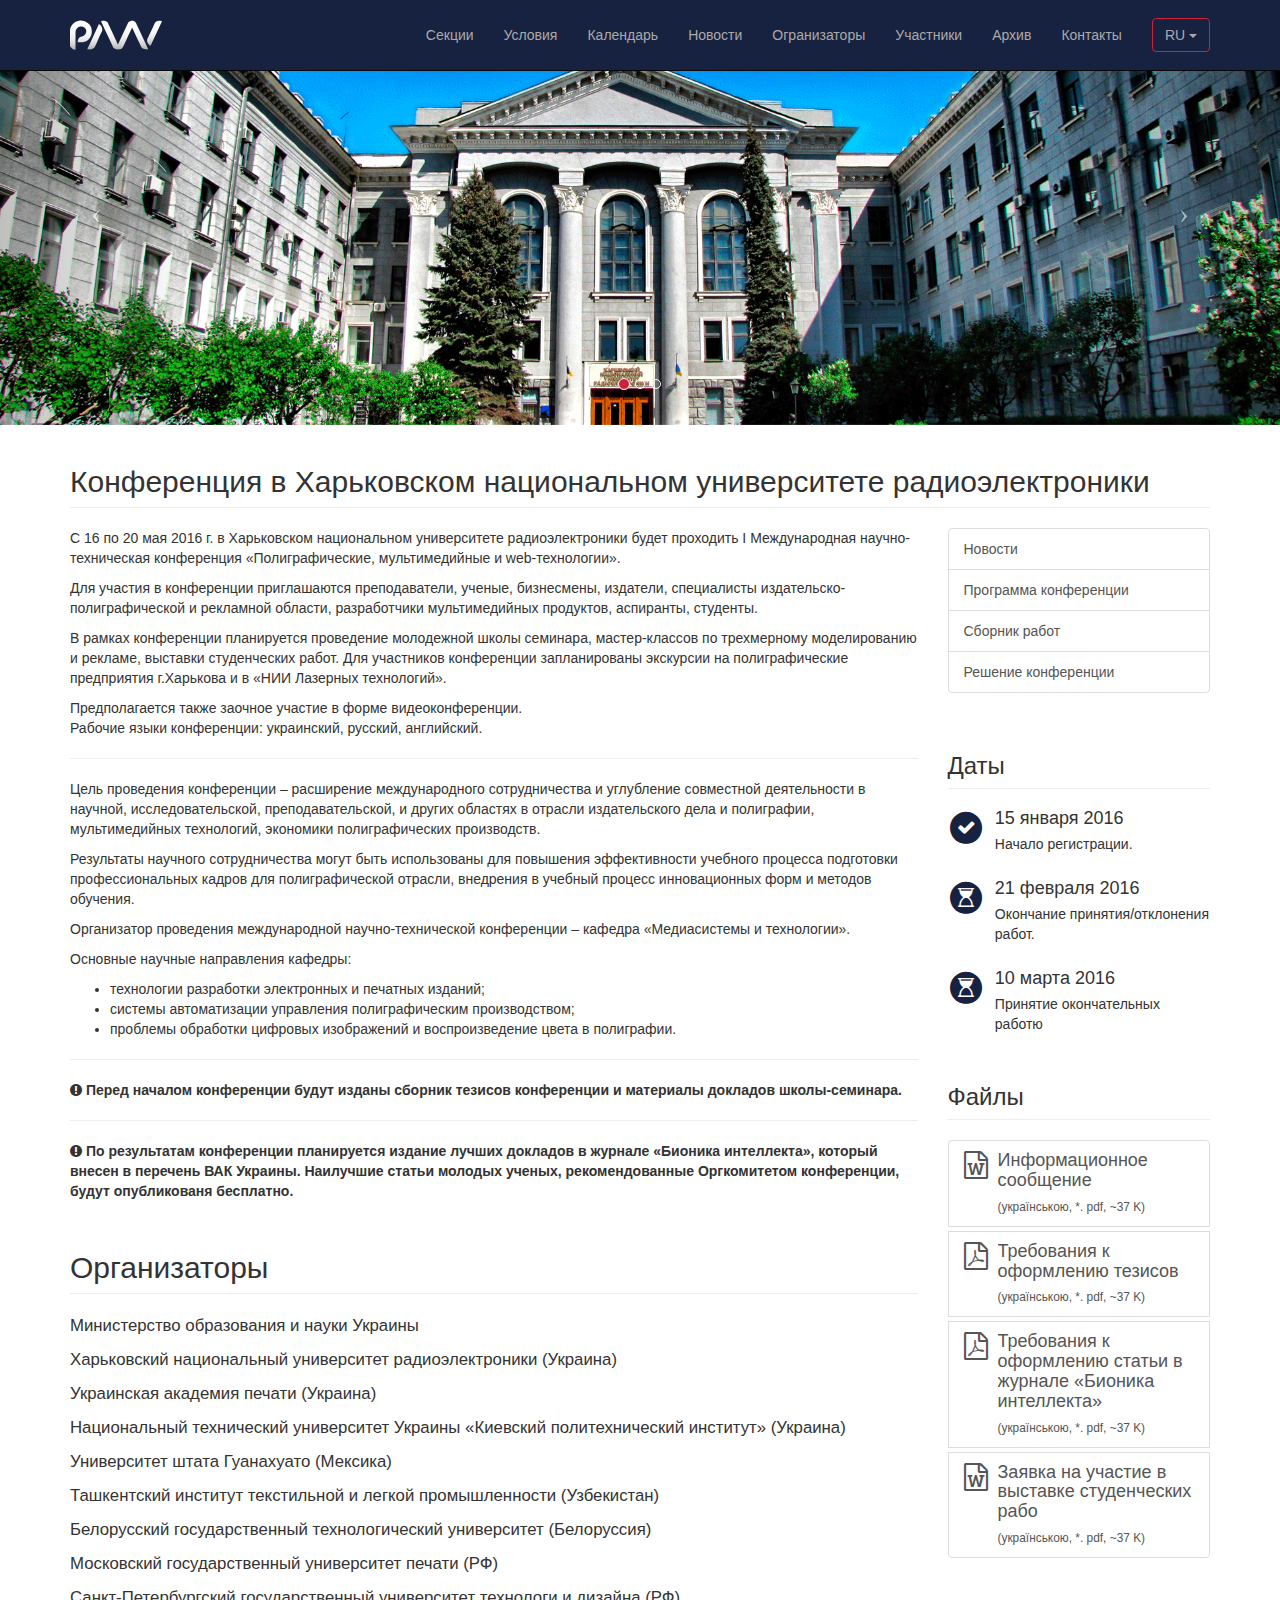
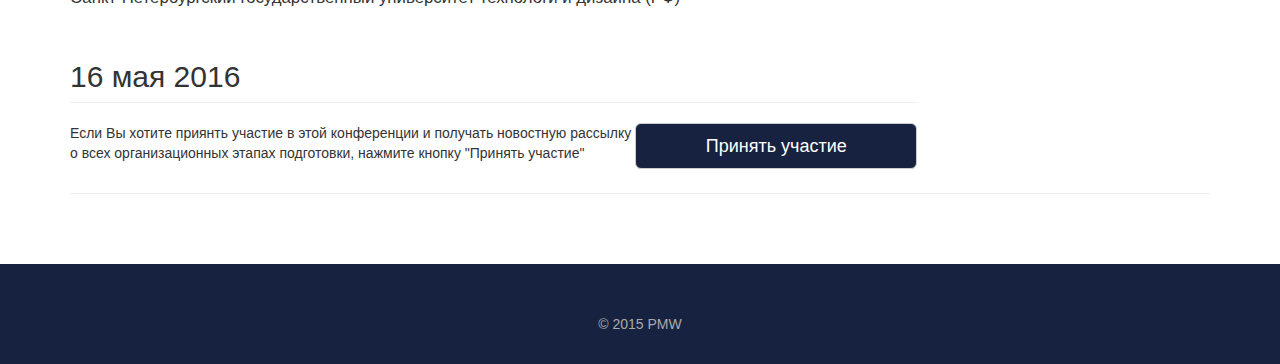
==== index.html @ bde9b56a "Initial commit" ====
<!DOCTYPE html>
<html lang="en">

<head>

    <meta charset="utf-8">
    <meta http-equiv="X-UA-Compatible" content="IE=edge">
    <meta name="viewport" content="width=device-width, initial-scale=1">
    <meta name="description" content="">
    <meta name="author" content="">

    <title>Конференция в Харьковском национальном университете радиоэлектроники</title>

    <!-- Bootstrap Core CSS -->
    <link href="css/bootstrap.min.css" rel="stylesheet">

    <!-- Custom CSS -->
    <link href="css/modern-business.css" rel="stylesheet">

    <!-- Custom Fonts -->
    <link href="font-awesome-4.4.0/css/font-awesome.min.css" rel="stylesheet" type="text/css">


    <!-- Bootstrap remake CSS 
    <link href="css/bootstrap-theme.min" rel="stylesheet">-->

    <!-- Bootstrap remake2 CSS -
    <link href="css/bootstrap-theme" rel="stylesheet">->

    <!-- Favicon -->
    <link rel="shortcut icon" href="img/favicon.png">

    <!-- HTML5 Shim and Respond.js IE8 support of HTML5 elements and media queries -->
    <!-- WARNING: Respond.js doesn't work if you view the page via file:// -->
    <!--[if lt IE 9]>
        <script src="https://oss.maxcdn.com/libs/html5shiv/3.7.0/html5shiv.js"></script>
        <script src="https://oss.maxcdn.com/libs/respond.js/1.4.2/respond.min.js"></script>
    <![endif]-->

</head>

<body>

    <!-- Navigation -->
    <nav class="navbar navbar-inverse navbar-fixed-top" role="navigation">
        <div class="container">
            <!-- Brand and toggle get grouped for better mobile display -->
            <div class="navbar-header">
                <button type="button" class="navbar-toggle" data-toggle="collapse" data-target="#bs-example-navbar-collapse-1">
                    <span class="sr-only">Toggle navigation</span>
                    <span class="icon-bar"></span>
                    <span class="icon-bar"></span>
                    <span class="icon-bar"></span>
                </button>
                <a class="navbar-brand" href="index.html"><img class="logo" src="img/logo.svg"  alt="logo"></img></a>
            </div>
            <!-- Collect the nav links, forms, and other content for toggling -->
            <div class="collapse navbar-collapse" id="bs-example-navbar-collapse-1">
                <ul class="nav navbar-nav navbar-right">
                    <li>
                        <a href="sections.html">Секции</a>
                    </li>
                    <li>
                        <a href="rules.html">Условия</a>
                    </li>
                    <li>
                        <a href="calendar.html">Календарь</a>
                    </li>
                    <li>
                        <a href="news.html">Новости</a>
                    </li>
                    <!--<li>
                        <a href="commission.html">Комитет</a>
                    </li>-->
                    <li>
                        <a href="commission_2.html">Огранизаторы</a>
                    </li>
                    <li>
                        <a href="participants.html">Участники</a>
                    </li>
                    <li>
                        <a href="archive.html">Архив</a>
                    </li>
                    <li>
                        <a href="contact.html">Контакты</a>
                    </li>
                    <li class="li-language">
                        <div class="btn-group group-language">
                            <button type="button" class="btn btn-default dropdown-toggle" data-toggle="dropdown" aria-haspopup="true" aria-expanded="false">
                            RU <span class="caret"></span>
                            </button>
                            <ul class="dropdown-menu">
                                <li><a href="#">RU</a></li>
                                <li><a href="#">UA</a></li>
                                <li><a href="#">EN</a></li>
                            </ul>
                        </div>
                    </li>
                </ul>
            </div>
            <!-- /.navbar-collapse -->
        </div>
        <!-- /.container -->
    </nav>

    <!-- Header Carousel -->
    <header id="myCarousel" class="carousel slide">
        <!-- Indicators -->
        <ol class="carousel-indicators">
            <li data-target="#myCarousel" data-slide-to="0" class="active"></li>
            <li data-target="#myCarousel" data-slide-to="1"></li>
            <li data-target="#myCarousel" data-slide-to="2"></li>
        </ol>

        <!-- Wrapper for slides -->
        <div class="carousel-inner">
            <div class="item active">
                <div class="fill" style="background-image:url('img/slide-1-new2.png');"></div>
                <div class="carousel-caption">
                    <h2></h2>
                </div>
            </div>
            <div class="item">
                <div class="fill" style="background-image:url('img/slide-2-new2.png');"></div>
                <div class="carousel-caption">
                    <h2></h2>
                </div>
            </div>
            <div class="item">
                <div class="fill" style="background-image:url('img/slide-3-new2.png');"></div>
                <div class="carousel-caption">
                    <h2></h2>
                </div>
            </div>
        </div>

        <!-- Controls -->
        <a class="left carousel-control" href="#myCarousel" data-slide="prev">
            <span class="icon-prev"></span>
        </a>
        <a class="right carousel-control" href="#myCarousel" data-slide="next">
            <span class="icon-next"></span>
        </a>
    </header>

    <!-- Page Content -->
    <div class="container">

        <!-- Marketing Icons Section -->
        <div class="row">
            <div class="col-sm-12">
                <h2 class="page-header">
                    Конференция в Харьковском национальном университете радиоэлектроники
                </h2>
            </div>
            




        <!-- Content Row -->
            <!-- Content Column -->
            <div class="col-sm-9 del-pad-x">
                <div class="col-sm-12">
                    <p>С 16 по 20 мая 2016  г. в Харьковском национальном университете радиоэлектроники будет проходить І Международная научно-техническая конференция «Полиграфические,  мультимедийные и web-технологии».</p>
                    <p>Для участия в конференции приглашаются преподаватели, ученые, бизнесмены, издатели, специалисты издательско-полиграфической и рекламной области, разработчики мультимедийных продуктов, аспиранты, студенты.<p>
                    <p>В рамках  конференции планируется проведение молодежной школы семинара, мастер-классов по трехмерному моделированию и рекламе, выставки студенческих работ. 
                    Для участников конференции запланированы экскурсии на полиграфические предприятия г.Харькова и в «НИИ Лазерных технологий».</p>     
                    <p>Предполагается также заочное участие в форме видеоконференции.<br>
                    Рабочие языки конференции: украинский, русский, английский.</p>
                    <hr>
                    <p>Цель проведения конференции – расширение международного сотрудничества и углубление совместной деятельности в научной, исследовательской, преподавательской, и других областях в отрасли издательского дела и полиграфии, мультимедийных технологий, экономики полиграфических производств. </p>
                    <p>Результаты научного сотрудничества могут быть использованы для повышения эффективности учебного процесса подготовки профессиональных кадров для полиграфической отрасли, внедрения в учебный процесс инновационных форм и методов обучения. </p>
                    <p>Организатор проведения международной научно-технической конференции – кафедра «Медиасистемы и технологии». </P>
                    <p>Основные научные направления кафедры:
                        <ul> 
                            <li>технологии разработки электронных и печатных изданий;
                            <li>системы автоматизации управления полиграфическим производством;
                            <li>проблемы обработки цифровых изображений и воспроизведение цвета в полиграфии.</li>
                        </ul>
                    </p>
                    <hr>
                    <p> <i class="fa fa-exclamation-circle"></i>
                    <strong> Перед началом конференции будут изданы сборник тезисов конференции  и материалы докладов школы-семинара. </strong></p>
                    <hr>   
                    <p> <i class="fa fa-exclamation-circle"></i>
                    <strong>По результатам конференции планируется издание лучших докладов в журнале «Бионика интеллекта», который внесен в перечень ВАК Украины.  Наилучшие статьи молодых ученых, рекомендованные Оргкомитетом конференции, будут опубликованя бесплатно.   </strong></p>
                </div>

                <div class="col-sm-12">
                    <h2 class="page-header">Организаторы</h2>
                    <big class="plus-pad-y">
                        <p>
                        Министерство образования и науки Украины
                        <p>
                        Харьковский национальный университет радиоэлектроники (Украина)
                        <p>
                        Украинская академия печати (Украина)
                        <p>
                        Национальный технический университет Украины «Киевский политехнический институт» (Украина)
                        <p>
                        Университет штата Гуанахуато (Мексика)
                        <p>
                        Ташкентский институт текстильной и легкой промышленности  (Узбекистан)
                        <p>
                        Белорусский государственный технологический университет (Белоруссия)
                        <p>
                        Московский государственный университет печати (РФ)
                        <p>
                        Санкт-Петербургский  государственный университет технологи и дизайна (РФ)
                        </p>
                    </big>
                </div>



                        <!-- Features Section -->
                <div class="col-sm-12">
                    <h2 class="page-header">16 мая 2016</h2>
                </div>


                <div class="col-sm-12">
                        <div class="col-md-8 del-pad-x">
                            <p>Если Вы хотите приянть участие в этой конференции и получать новостную рассылку о всех организационных этапах подготовки, нажмите кнопку "Принять участие"</p>
                        </div>
                        <div class="col-md-4 del-pad-x">
                            <button type="button" class="btn btn-lg btn-default btn-block blue-button" data-toggle="modal" data-target="#myModal">Принять участие</button>


                            <!-- Modal -->
                            <div id="myModal" class="modal fade" role="dialog">
                              <div class="modal-dialog modal-lg">

                                <!-- Modal content-->
                                <div class="modal-content">
                                  <div class="modal-header">
                                    <button type="button" class="close" data-dismiss="modal">&times;</button>
                                    <h4 class="modal-title">Заявка на участие в конференции / выставке</h4>
                                  </div>
                                  <div class="modal-body">
                                    


                                    <form class="form-horizontal">
                                        <div class="form-group">
                                            <label class="col-sm-3 control-label">*Фамилия</label>
                                            <div class="col-sm-8">
                                                <input class="form-control" id="inputName" placeholder="Иванов">
                                            </div>
                                        </div>
                                        <div class="form-group">
                                            <label class="col-sm-3 control-label">*Имя</label>
                                            <div class="col-sm-8">
                                                <input class="form-control" id="inputSurename" placeholder="Иван">
                                            </div>
                                        </div>
                                        <div class="form-group">
                                            <label class="col-sm-3 control-label">*Отчество</label>
                                            <div class="col-sm-8">
                                                <input class="form-control" id="inputFathername" placeholder="Иванович">
                                            </div>
                                        </div>
                                        <hr>
                                        <div class="form-group">
                                            <label class="col-sm-3 control-label">*Место работы / учебы
                                                <br> <h6><small>СТУДЕНТАМ указать полное название ВУЗа и группы <br>ПРЕПОДАВАТЕЛЯМ указать полное название ВУЗа и кафедры</small></h6></label>
                                            <div class="col-sm-8">
                                                <textarea class="form-control" id="inputWorkplace" placeholder="Харьковский национальный университет радиоэлетроники, Кафедра Мультимедийных систем и технологий" rows="4" cols="100" style="resize:vertical"></textarea>
                                            </div>
                                        </div>
                                        <div class="form-group">
                                            <label for="inputPosition" class="col-sm-3 control-label">*Должность</label>
                                            <div class="col-sm-8">
                                                <div class="dropdown">
                                                  <button class="btn btn-default dropdown-toggle" type="button" id="dropdownMenu1" data-toggle="dropdown" aria-haspopup="true" aria-expanded="true">
                                                    Студент
                                                    <span class="caret"></span>
                                                  </button>
                                                  <ul class="dropdown-menu " aria-labelledby="dropdownMenu1">
                                                    <li><a href="#">Преподаватель</a></li>
                                                    <li><a href="#">Сотрудник компании</a></li>
                                                    <li><a href="#">Другое</a></li>
                                                  </ul>
                                                </div>
                                            </div>
                                        </div>
                                        <div class="form-group">
                                            <label class="col-sm-3 control-label">Ученая степень
                                                <br> <h6><small>для научных сотрудников</small></h6></label>
                                            <div class="col-sm-8">
                                                <textarea class="form-control" id="inputWorkplace" placeholder="Доктор Наук" rows="2" cols="100" style="resize:vertical"></textarea>
                                            </div>
                                        </div>
                                        <div class="form-group">
                                            <label class="col-sm-3 control-label">Ученое звание
                                                <br> <h6><small>для научных сотрудников</small></h6></label>
                                            <div class="col-sm-8">
                                                <textarea class="form-control" id="inputWorkplace" placeholder="Доктор Наук" rows="2" cols="100" style="resize:vertical"></textarea>
                                            </div>
                                        </div>
                                        <hr>
                                        <div class="form-group">
                                            <label class="col-sm-3 control-label">*Участие в мероприятии</label>
                                            <div class="col-sm-8">
                                                <div class="radio">
                                              <label>
                                                <input type="radio" name="optionsRadios" id="optionsRadios1" value="option1" checked>
                                                Очное
                                              </label>
                                            </div>
                                            <div class="radio">
                                              <label>
                                                <input type="radio" name="optionsRadios" id="optionsRadios2" value="option2">
                                                Заочное
                                              </label>
                                            </div>
                                            </div>
                                        </div>
                                        <div class="form-group">
                                            <label class="col-sm-3 control-label">*Участие в</label>
                                            <div class="col-sm-8">
                                                <div class="checkbox">
                                                    <label>
                                                    <input type="checkbox" value="">
                                                    Конференция
                                                    </label>
                                                </div>
                                                <div class="checkbox">
                                                    <label>
                                                    <input type="checkbox" value="">
                                                    Школа-семинар
                                                    </label>
                                                </div>
                                                <div class="checkbox">
                                                    <label>
                                                    <input type="checkbox" value="">
                                                    Выставка студенческих работ
                                                    </label>
                                                </div>
                                            </div>
                                        </div>
                                        <hr>
                                        <div class="form-group">
                                            <label class="col-sm-3 control-label">*Email</label>
                                            <div class="col-sm-8">
                                                <input type="email" class="form-control" id="inputEmail" placeholder="ivanov_ivan@ukr.net">
                                            </div>
                                        </div>
                                        <div class="form-group">
                                            <label class="col-sm-3 control-label">Телефон</label>
                                            <div class="col-sm-8">
                                                <input type="tel" class="form-control" id="inputTel" placeholder="+38(057) 11-22-333">
                                            </div>
                                        </div>
                                        <div class="form-group">
                                            <label class="col-sm-3 control-label">Адрес</label>
                                            <div class="col-sm-8">
                                                <input type="text" class="form-control" id="inputPhone" placeholder="Украина, Харьков, пр.Ленина 23, дом 10, индекс: 61000">
                                            </div>
                                        </div>
                                        <div class="form-group">
                                            <label for="inputEmail3" class="col-sm-3 control-label">Пароль</label>
                                            <div class="col-sm-8">
                                                <input type="password" class="form-control" id="inputPassword" placeholder="Password">
                                            </div>
                                        </div>
                                      <div class="form-group">
                                        <div class="col-sm-offset-3 col-sm-9">
                                          <div class="checkbox">
                                            <label>
                                              <input type="checkbox"> Remember me
                                            </label>
                                          </div>
                                        </div>
                                      </div>
                                      <div class="form-group">
                                        <div class="col-sm-offset-3 col-sm-9">
                                          <button type="submit" class="btn btn-default red-hover">Sign in</button>
                                        </div>
                                      </div>
                                      <hr>
                                      <h4>*  -  Поля обязательные для заполнения.</h4>
                                    </form>
                                  </div>
                                  <div class="modal-footer">
                                    <button type="button" class="btn btn-default blue-button" data-dismiss="modal">Отправить</button>
                                    <button type="button" class="btn btn-default red-hover" data-dismiss="modal">Отмена</button>
                                  </div>
                                </div>
                              </div>
                            </div>

                        </div>
                </div>


            </div>

            
            <hr>


            <div class="col-sm-3 del-pad-x">

                <!-- Sidebar Column -->
                <div class="col-sm-12">
                    <div class="list-group">
                        <a href="news.html" class="list-group-item">Новости</a>
                        <a href="#" class="list-group-item">Программа конференции</a>
                        <a href="#" class="list-group-item">Сборник работ</a>
                        <a href="#" class="list-group-item">Решение конференции</a>
                    </div>
                </div>

                <!-- Date Column -->
                <div class="col-sm-12">
                        <h3 class="page-header">Даты</h3>
                </div>
                <div class="col-sm-12">
                    <div class="media">
                        <div class="pull-left">
                            <span class="fa-stack fa-lg">
                                <i class="fa fa-circle fa-stack-2x text-primary"></i>
                                <i class="fa fa-check fa-stack-1x fa-inverse"></i>
                            </span> 
                        </div>
                        <div class="media-body">
                            <h4 class="media-heading">15 января 2016</h4>
                            <p>Начало регистрации.</p>
                        </div>
                    </div>
                    <div class="media">
                        <div class="pull-left">
                            <span class="fa-stack fa-lg">
                                <i class="fa fa-circle fa-stack-2x text-primary"></i>
                                <i class="fa fa-hourglass-start fa-stack-1x fa-inverse"></i>
                            </span> 
                        </div>
                        <div class="media-body">
                            <h4 class="media-heading">21 февраля 2016</h4>
                            <p>Окончание принятия/отклонения работ. </p>
                        </div>
                    </div>
                    <div class="media">
                        <div class="pull-left">
                            <span class="fa-stack fa-lg">
                                <i class="fa fa-circle fa-stack-2x text-primary"></i>
                                <i class="fa fa-hourglass-start fa-stack-1x fa-inverse"></i>
                            </span> 
                        </div>
                        <div class="media-body">
                            <h4 class="media-heading">10 марта 2016</h4>
                            <p>Принятие окончательных работю</p>
                        </div>
                    </div>
                </div>


                <!-- Download Column -->
                <div class="col-sm-12">
                    <h3 class="page-header">Файлы</h3>
                </div>
                <div class="col-sm-12">
                    <div class="list-group">
                        <a href="download/doc-1.doc" target="_blank" class="list-group-item media">
                            <div class="pull-left">
                                <i class="fa fa-file-word-o fa-2x"></i>
                            </div>
                            <div class="media-body">
                                <h4 class="media-heading">Информационное сообщение</h4>
                                <small>(українською, *. pdf, ~37 K)</small>
                            </div>
                        </a>
                        <a href="download/doc-2.pdf" target="_blank" class="list-group-item media mg-tp">
                            <div class="pull-left">
                                <i class="fa fa-file-pdf-o fa-2x"></i>
                            </div>
                            <div class="media-body">
                                <h4 class="media-heading">Требования к оформлению тезисов</h4>
                                <small>(українською, *. pdf, ~37 K)</small>
                            </div>
                        </a>
                        <a href="index.html" class="list-group-item media mg-tp">
                            <div class="pull-left">
                                <i class="fa fa-file-pdf-o fa-2x"></i>
                            </div>
                            <div class="media-body">
                                <h4 class="media-heading">Требования к оформлению статьи в журнале «Бионика интеллекта»</h4>
                                <small>(українською, *. pdf, ~37 K)</small>
                            </div>
                        </a>
                        <a href="index.html" class="list-group-item media mg-tp">
                            <div class="pull-left">
                                <i class="fa fa-file-word-o fa-2x"></i>
                            </div>
                            <div class="media-body">
                                <h4 class="media-heading">Заявка на участие в выставке студенческих рабо</h4>
                                <small>(українською, *. pdf, ~37 K)</small>
                            </div>
                        </a>
                    </div>
                </div>


            </div>

        </div>

        <hr>

    </div>
    <!-- /.container -->

    <!-- Footer -->
    <footer>
        <div class="col-sm-12">
            <center>&copy; 2015 PMW </center>
        </div>
    </footer>

    <!-- script <script>
        $(document).ready(function() {
            $('#bootstrapSelectForm')
                .find('[name="language"]')
                    .selectpicker()
                    .change(function(e) {
                        // revalidate the language when it is changed
                        $('#bootstrapSelectForm').formValidation('language');
                    })
                    .end()
                .formValidation({
                    framework: 'bootstrap',
                    excluded: ':disabled',
                    icon: {
                        valid: 'glyphicon glyphicon-ok',
                        invalid: 'glyphicon glyphicon-remove',
                        validating: 'glyphicon glyphicon-refresh'
                    },
                    fields: {
                        language: {
                            validators: {
                                notEmpty: {
                                    message: 'Please select your native language.'
                                }
                            }
                        }
                    }
                });
        });
    </script> -->

    <!-- jQuery Version 1.11.0 -->
    <script src="js/jquery-1.11.0.js"></script>

    <!-- Bootstrap Core JavaScript -->
    <script src="js/bootstrap.min.js"></script>

    <!-- Script to Activate the Carousel -->
    <script>
    $('.carousel').carousel({
        interval: 5000 //changes the speed
    })
    </script>



</body>

</html>
---- css/modern-business.css ----
/*!
 * Start Bootstrap - Modern Business HTML Template (http://startbootstrap.com)
 * Code licensed under the Apache License v2.0.
 * For details, see http://www.apache.org/licenses/LICENSE-2.0.
 */

/* Global Styles */

html,
body {
    height: 100%;
}

body {
    padding-top: 50px; /* Required padding for .navbar-fixed-top. Remove if using .navbar-static-top. Change if height of navigation changes. */
}

.img-portfolio {
    margin-bottom: 30px;
}

.img-hover:hover {
    opacity: 0.8;
}

/* Home Page Carousel */

header.carousel {
    height: 50%;
}

header.carousel .item,
header.carousel .item.active,
header.carousel .carousel-inner {
    height: 100%;
}

header.carousel .fill {
    width: 100%;
    height: 100%;
    background-position: center;
    background-size: cover;
}






#myCarousel {
    margin-top: -50px;
}


/* MENU */
.navbar-brand {
    min-height: 70px;
}
.navbar-header>a {
    padding-top: 20px;
}
.nav>li>a {
    padding-top: 25px;
}

.navbar {
    min-height: 70px;
}

.navbar-inverse {
    background-color: rgba(23,34,64,1);
}

.navbar-inverse .navbar-nav>li>a {
    color: #aaa;
}

.navbar-inverse .navbar-brand {
    color: #aaa;
}

.carousel-indicators .active,
.blue-button:hover,
.blue-button:focus,
.red-hover:hover,
.red-hover:focus,
.list-group > a:hover,
.list-group > a:focus,
.navbar-inverse .navbar-nav>.active>a, 
.navbar-inverse .navbar-nav>.active>a:hover, 
.navbar-inverse .navbar-nav>.active>a:focus,
.li-language .btn-default:hover {
    color: #fff;
    background-color: #CE2039; /* red*/
    -webkit-transition: 0.3s ease-in-out;  
    -moz-transition: 0.3s ease-in-out; 
    -o-transition: 0.3s ease-in-out;   
    -ms-transition: 0.3s ease-in-out;   
    transition: 0.3s ease-in-out;  
}

.navbar-right>li>a {
    min-height: 70px;
}

.navbar-inverse .navbar-nav>li>a:hover,
.navbar-inverse .navbar-nav>li>a:focus {
    border-bottom: 5px #CE2039;

}

h2 > a:hover,
h2 > a:focus,
.breadcrumb li > a:hover,
.breadcrumb li > a:focus {
    color: #CE2039;
}

a,
.text-primary,
.breadcrumb li > a {
    color: #172240; /* dark-blue */
}

.logo {
    max-height: 30px;
    max-width: 92px;
    width: 92px;
    height: 30px;
    display: block;
}
 /* burger-menu*/
.navbar-inverse .navbar-toggle, 
.navbar-inverse .navbar-toggle {
    background-color: #ddd;
}

.navbar-inverse .navbar-toggle .icon-bar {
    background-color: #172240;
}

.navbar-inverse .navbar-toggle:hover, 
.navbar-inverse .navbar-toggle:focus {
    background-color: #CE2039;
}





/*  Language */
.selectContainer {
     padding-top: 18px;
}
.selectContainer .form-group-sm, .selectContainer .form-control {
    font-size: 12px;
    color: #aaa;
    background-color: #172240;
    border: 1px solid #CE2039;
}

.selectContainer .form-control:hover,
.selectContainer .form-control:focus {
    background-color: #CE2039;
    color: #fff;
}

/*
.blue-hover:hover,
.blue-hover:focus {
    color: #aaa;
    background-color: #172240;
}*/

option {
    line-height: 1.5em;
    color: #000;
    background-color: #ffffff;
    padding-top: 15px;
    margin-top: 15px;
    white-space: pre;
    min-height: 1.2em;

}

.li-language {
    padding: 0 15px;
}

.day{
    width: 70px;
}

.month{
    width: 120px;
}
.year{
    width: 90px;
}



/*Language 2*/

.group-language {
    padding-top: 18px;
}

.group-language .btn-default {
    color: #aaa;
    background-color: #172240;
    border-color: #CE2039;
}

.dropdown-menu {
    min-width: 50px;
}

.dropdown-menu>li>a{
    padding: 3px 18px;
}

ul.dropdown-menu > li > a:hover,
ul.dropdown-menu > li > a:focus{
    background-color: #CE2039;
    color: #fff;
}
/*margin < */
.mg-tp {
    margin-top: 5px;
}

.mg-tp-40 {
    margin-top: 40px;
}

.mg-tp-70 {
    margin-top: 70px;
}

.mg-tp-70 {
    margin-top: 70px;
}

.pad-tp-70 {
    padding-top: 70px;
}

.mg-tp-20 {
    margin-top: 20px;
}

.del-pad-x {
    padding-left: 0;
    padding-right: 0;
}

.pad-bot-10 > li{
    padding-bottom: 10px;
}

.del-mar-bot {
    margin-bottom: 0;
}
.pad-left-20 {
    padding-left: 20px;
}
.pad-left-5 {
    padding-left: 50px;
}

.hover-color >a:hover,
.hover-color >a:focus {
    color: #fff;
    background-color: #CE2039;
}

.blue-button {
    color: #fff;
    background-color: #172240;
}

.hr-for-mobile {
        visibility: hidden; 
    }

@media (max-width: 990px) {
    .hr-for-mobile {
        visibility: visible;
    }
}

/* admin*/

#submenu1 li a {
    padding-top: 15px;
}

#submenu1 li a:hover {
    color: #CE2039;
}
.jumbotron {
    background-color: inherit;
    padding: 0;
}
.vertical-center {
    min-height: 50%;  /* Fallback for browsers do NOT support vh unit */
    min-height: 50vh; /* These two lines are counted as one :-)       */

    display: flex;
    align-items: center;
}

/* Footer */
footer {
    margin-bottom: 0 !important;
    padding: 50px 0;
    background-color: #172240;
    color: #aaa;
}





/* testing sticky footer*/

.footer-push {
    height: 120px;
}

html, body {
    height: 100%;
} 
.wrapper {
    min-height: 100%;
    height: auto !important;
    height: 100%;
    margin: -40px auto -150px auto;
} 
footer { 
    padding-top: 50px;
    height: 100px;
}  





/* 404 Page Styles */

.error-404 {
    font-size: 100px;
}

/* Pricing Page Styles */

.price {
    display: block;
    font-size: 50px;
    line-height: 50px;
}

.price sup {
    top: -20px;
    left: 2px;
    font-size: 20px;
}

.period {
    display: block;
    font-style: italic;
}

.calendar-head {
  vertical-align: middle;
  height: 45px;
}

.hr-min {
    margin-top: 5px;
    margin-bottom: 10px;
}

/* Footer Styles */

footer {
    width: 100%;
    text-align: center;
    margin: 50px 0;
}

/* Responsive Styles */

@media(max-width:991px) {
    .customer-img,
    .img-related {
        margin-bottom: 30px;
    }
}

@media(max-width:767px) {
    .img-portfolio {
        margin-bottom: 15px;
    }

    header.carousel .carousel {
        height: 70%;
    }
}
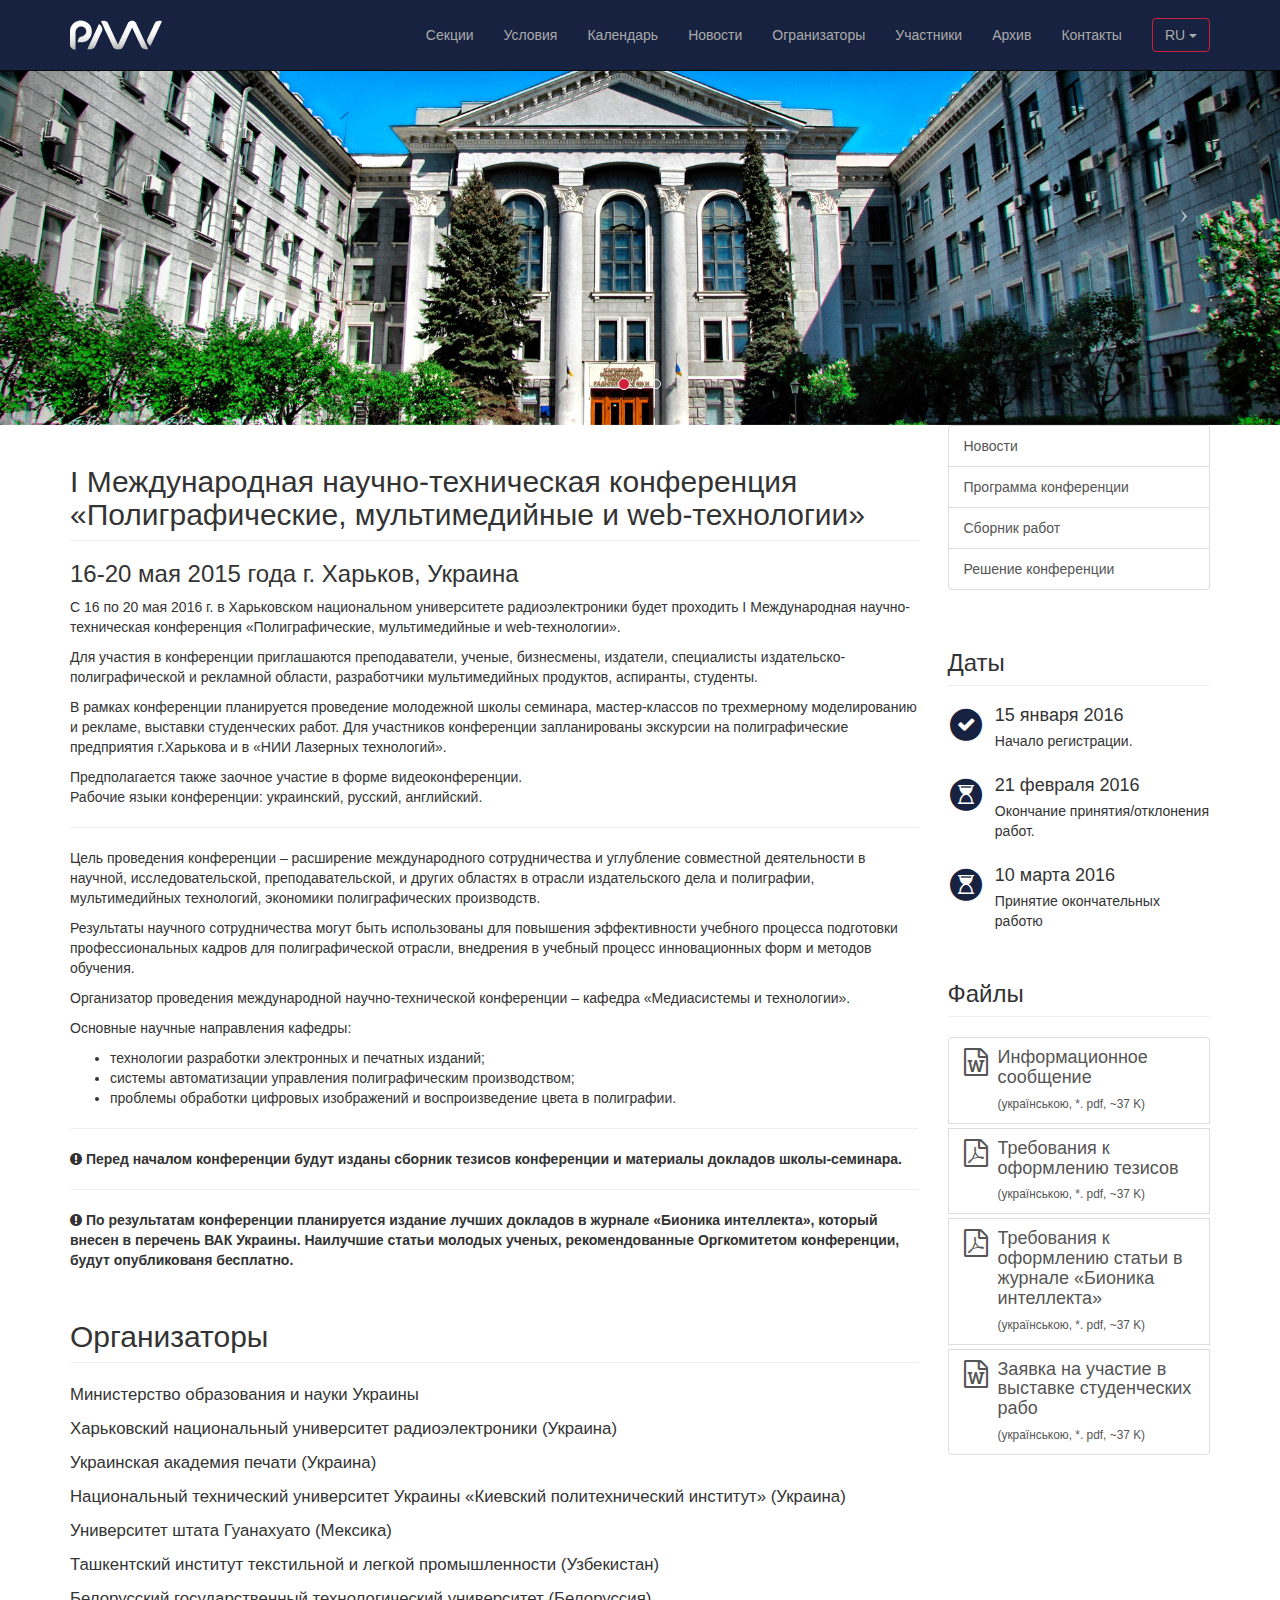
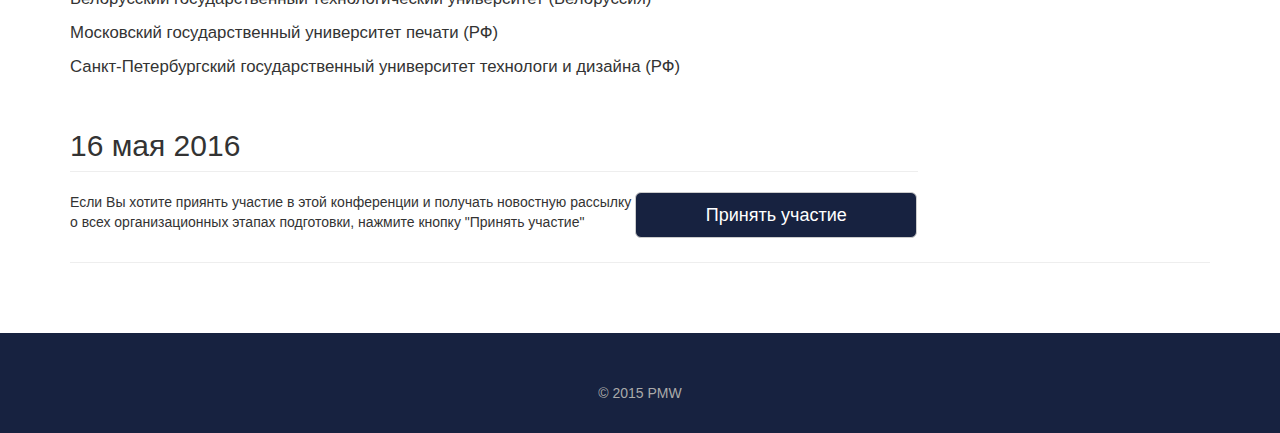
==== commit 361eff4d: "Creating news page and editing news page added" ====
--- a/index.html
+++ b/index.html
@@ -148,19 +148,17 @@
 
         <!-- Marketing Icons Section -->
         <div class="row">
-            <div class="col-sm-12">
-                <h2 class="page-header">
-                    Конференция в Харьковском национальном университете радиоэлектроники
-                </h2>
-            </div>
-            
-
-
-
-
         <!-- Content Row -->
             <!-- Content Column -->
             <div class="col-sm-9 del-pad-x">
+                <div class="col-sm-12">
+                    <h2 class="page-header">
+                        I Международная научно-техническая конференция <br>
+                        «Полиграфические, мультимедийные и web-технологии»<br>
+                    </h2>
+                    <h3>16-20 мая 2015 года г. Харьков, Украина
+                    </h3>
+                </div>
                 <div class="col-sm-12">
                     <p>С 16 по 20 мая 2016  г. в Харьковском национальном университете радиоэлектроники будет проходить І Международная научно-техническая конференция «Полиграфические,  мультимедийные и web-технологии».</p>
                     <p>Для участия в конференции приглашаются преподаватели, ученые, бизнесмены, издатели, специалисты издательско-полиграфической и рекламной области, разработчики мультимедийных продуктов, аспиранты, студенты.<p>
@@ -398,14 +396,13 @@
             </div>
 
             
-            <hr>
 
 
             <div class="col-sm-3 del-pad-x">
 
                 <!-- Sidebar Column -->
                 <div class="col-sm-12">
-                    <div class="list-group">
+                    <div class="list-group pad-tp-40">
                         <a href="news.html" class="list-group-item">Новости</a>
                         <a href="#" class="list-group-item">Программа конференции</a>
                         <a href="#" class="list-group-item">Сборник работ</a>
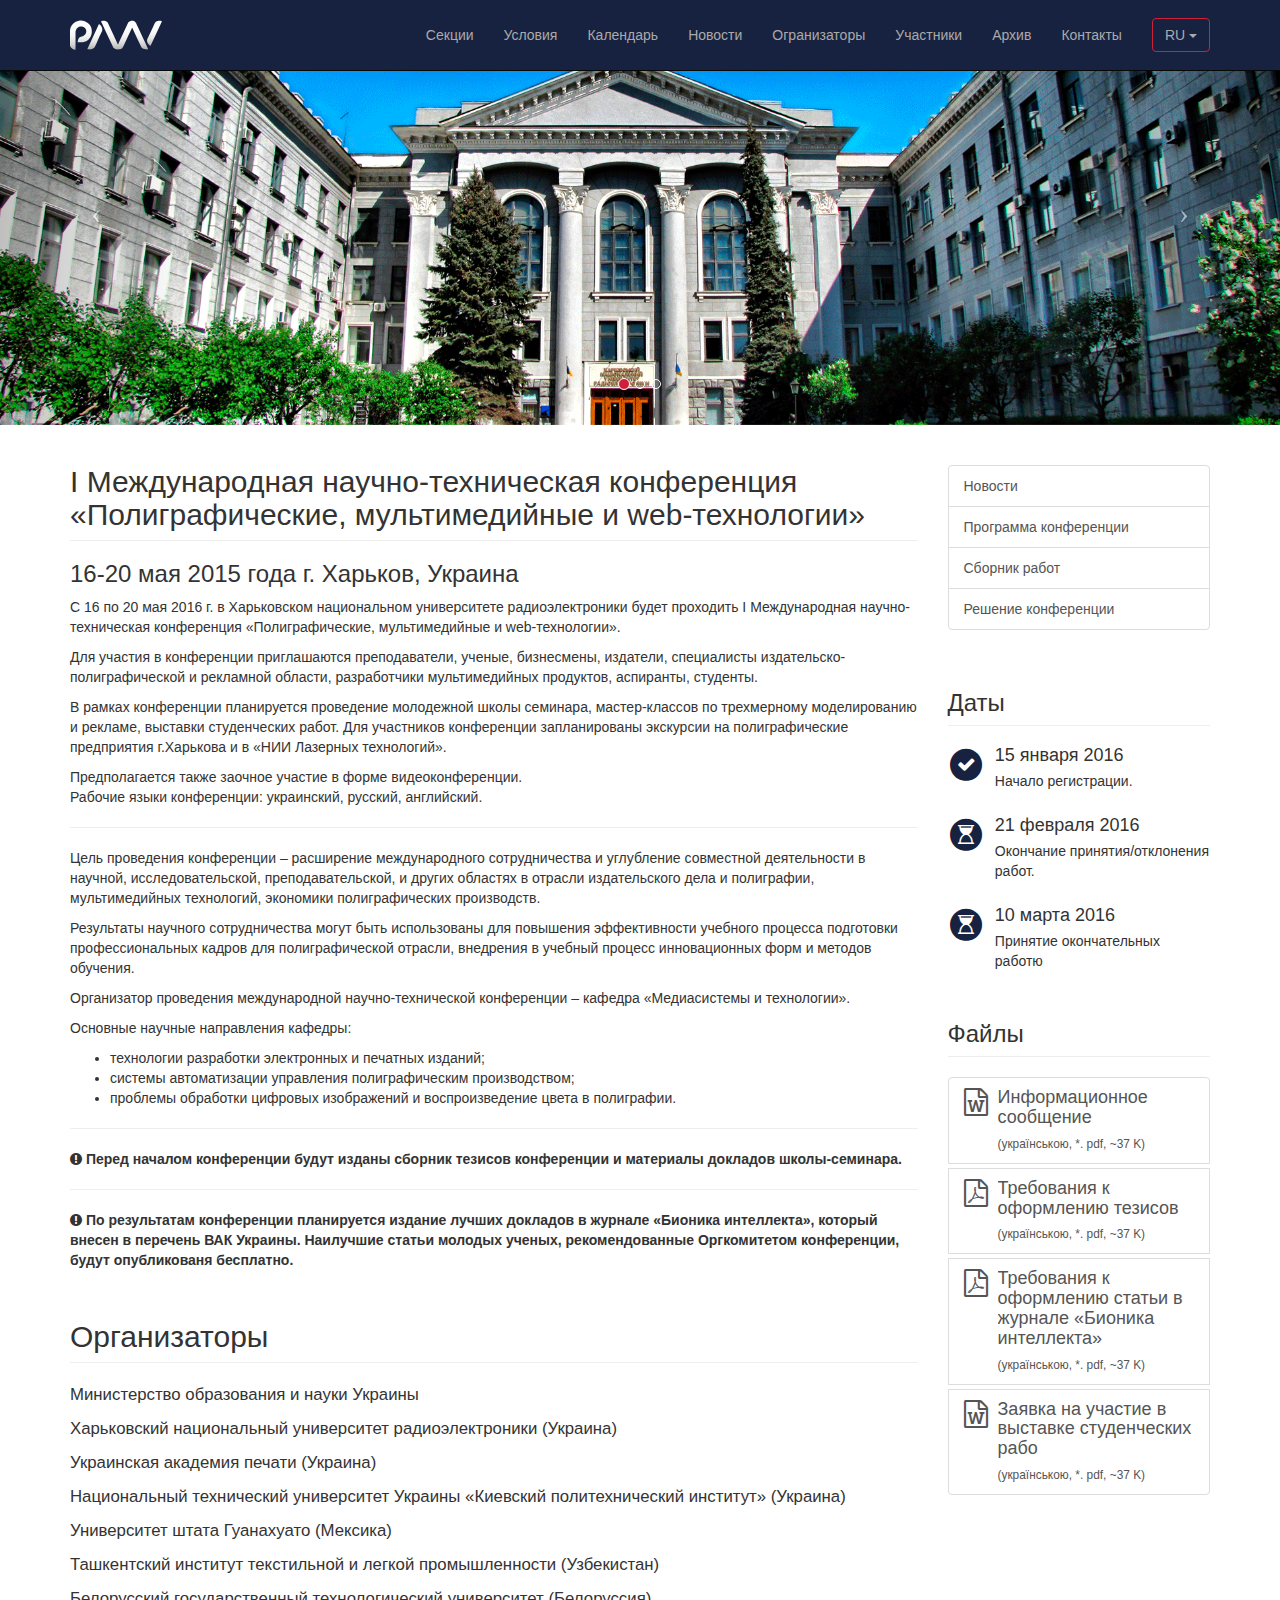
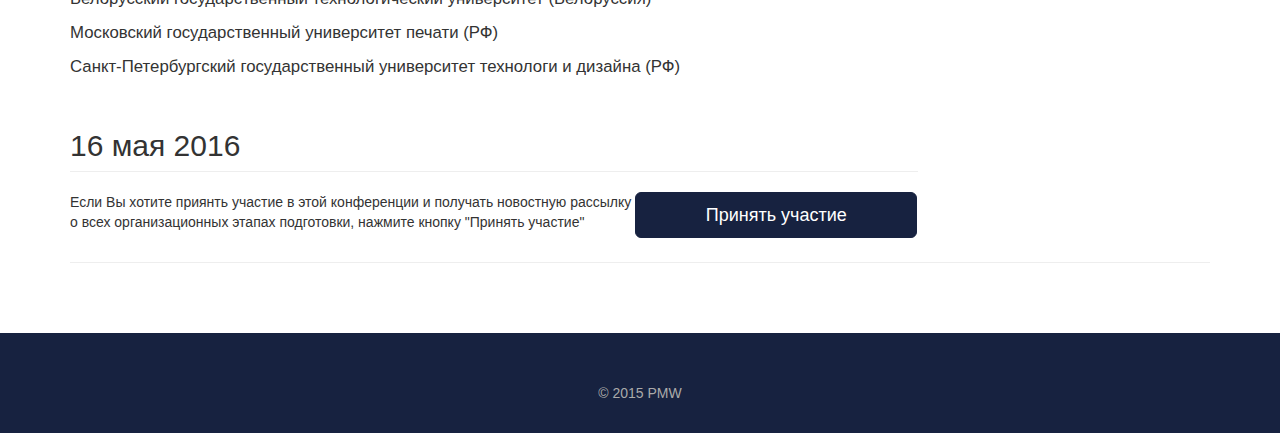
==== commit cc021be0: "Adding feedback messages" ====
--- a/index.html
+++ b/index.html
@@ -380,8 +380,14 @@
                                       <hr>
                                       <h4>*  -  Поля обязательные для заполнения.</h4>
                                     </form>
+                                    <!--Show error message for user (before buttons)
+                                        <div class="alert alert-danger" role="alert"><i class="fa fa-exclamation-circle"></i> Заполните все поля со звездочкой!</div>
+                                    END error message-->
                                   </div>
                                   <div class="modal-footer">
+                                    <!--Show success message for user (instead of buttons)
+                                        <div class="alert alert-success text-left" role="alert"><i class="fa fa-check"></i> Ваша заявка успешно отправлена!</div>
+                                    END success message-->
                                     <button type="button" class="btn btn-default blue-button" data-dismiss="modal">Отправить</button>
                                     <button type="button" class="btn btn-default red-hover" data-dismiss="modal">Отмена</button>
                                   </div>
@@ -564,4 +570,4 @@
 
 </body>
 
-</html>+</html>
--- a/css/modern-business.css
+++ b/css/modern-business.css
@@ -78,10 +78,17 @@
 .navbar-inverse .navbar-brand {
     color: #aaa;
 }
+.blue-button:hover,
+.blue-button:focus,
+.blue-button:active{
+    border-color: #CE2039;
+}
 
 .carousel-indicators .active,
 .blue-button:hover,
 .blue-button:focus,
+.blue-button:active,
+.blue-button:active:hover,
 .red-hover:hover,
 .red-hover:focus,
 .list-group > a:hover,
@@ -174,8 +181,8 @@
 
 option {
     line-height: 1.5em;
-    color: #000;
-    background-color: #ffffff;
+    color: #aaa;
+    background-color: #172240;
     padding-top: 15px;
     margin-top: 15px;
     white-space: pre;
@@ -187,16 +194,8 @@
     padding: 0 15px;
 }
 
-.day{
-    width: 70px;
-}
-
-.month{
-    width: 120px;
-}
-.year{
-    width: 90px;
-}
+
+
 
 
 
@@ -234,6 +233,9 @@
     margin-top: 40px;
 }
 
+.mg-r-20 {
+    margin-right: 20px;
+}
 .mg-tp-70 {
     margin-top: 70px;
 }
@@ -244,6 +246,9 @@
 
 .pad-tp-70 {
     padding-top: 70px;
+}
+.pad-tp-40 {
+    padding-top: 40px;
 }
 
 .mg-tp-20 {
@@ -267,6 +272,13 @@
 }
 .pad-left-5 {
     padding-left: 50px;
+}
+.pad-15 {
+    padding: 15px;
+}
+
+.mg-l-20 {
+    margin-left: 20px!important;
 }
 
 .hover-color >a:hover,
@@ -278,6 +290,7 @@
 .blue-button {
     color: #fff;
     background-color: #172240;
+    border-color: #172240;
 }
 
 .hr-for-mobile {
@@ -291,11 +304,11 @@
 }
 
 /* admin*/
-
+#submenu-trans li a,
 #submenu1 li a {
     padding-top: 15px;
 }
-
+#submenu-trans li a:hover,
 #submenu1 li a:hover {
     color: #CE2039;
 }
@@ -407,4 +420,10 @@
     header.carousel .carousel {
         height: 70%;
     }
-}+}
+
+embed {
+    width: 850px;
+    height: 459px;
+}
+
